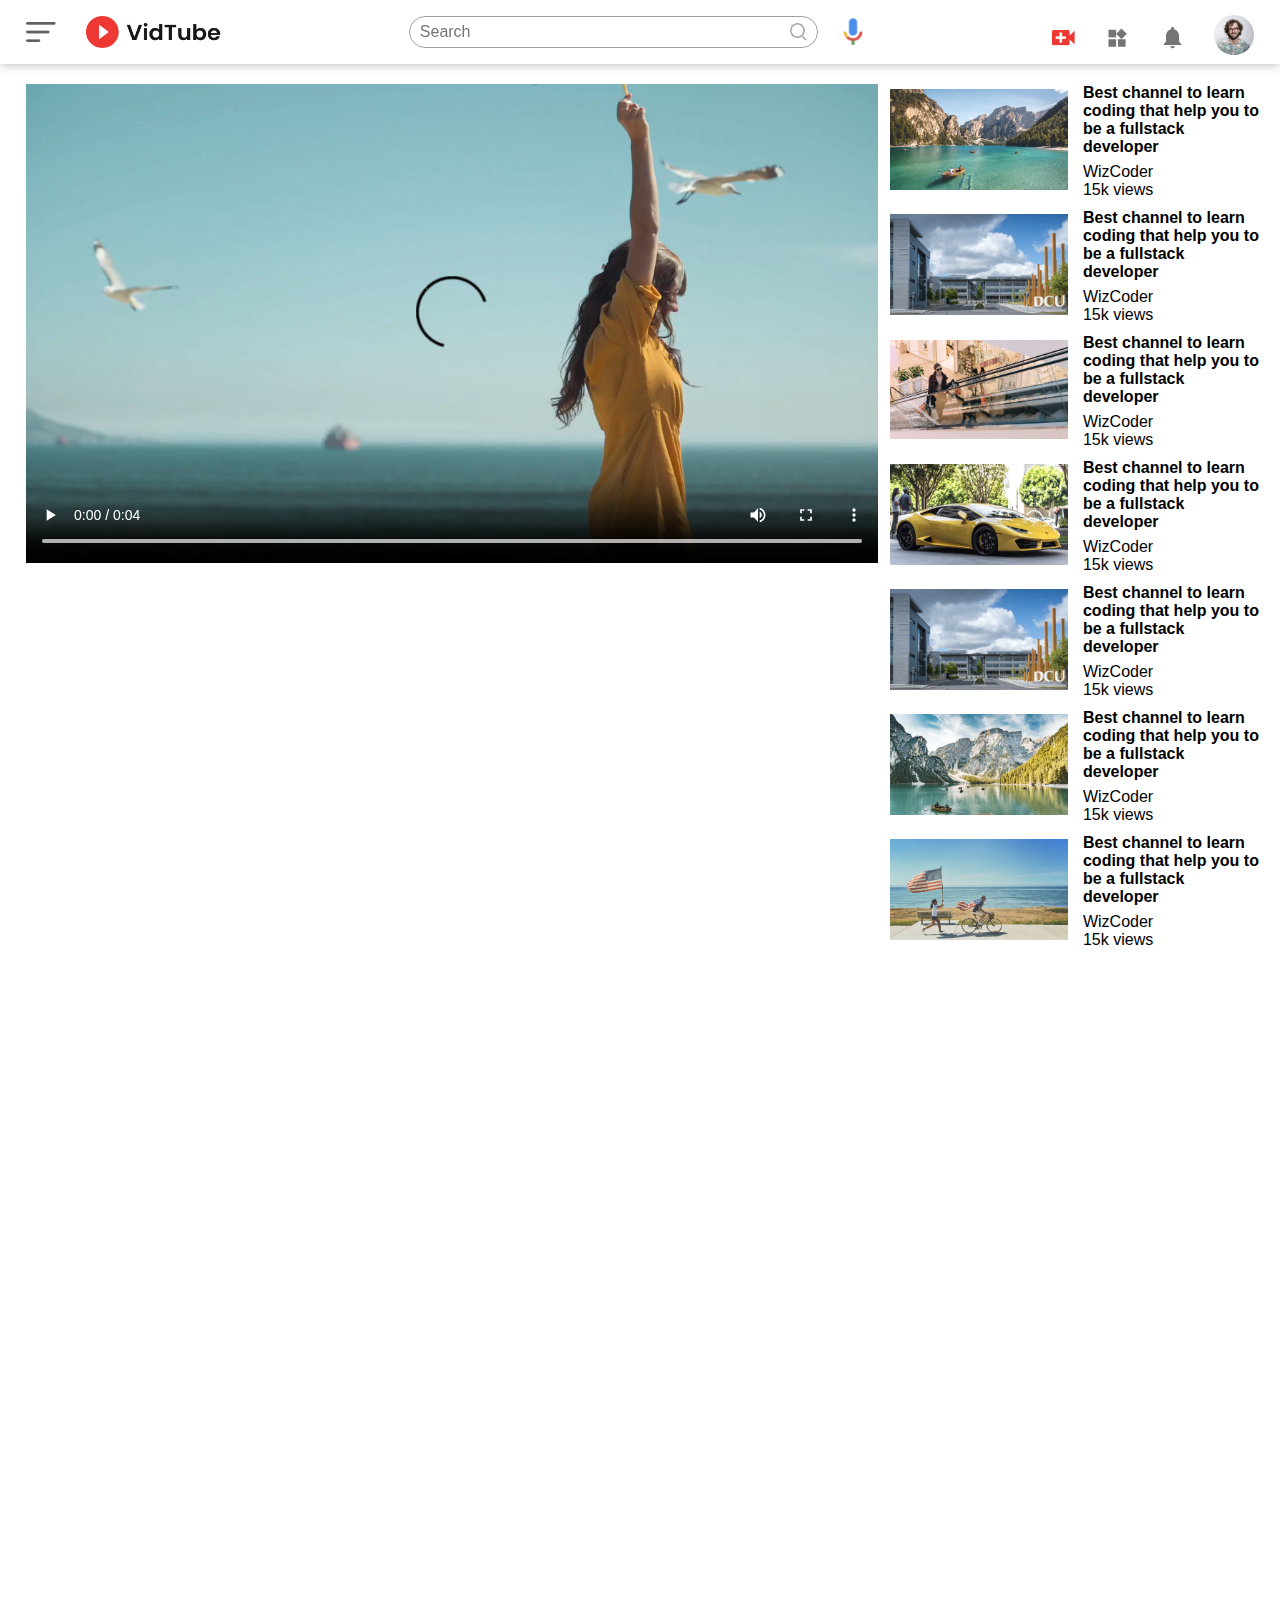
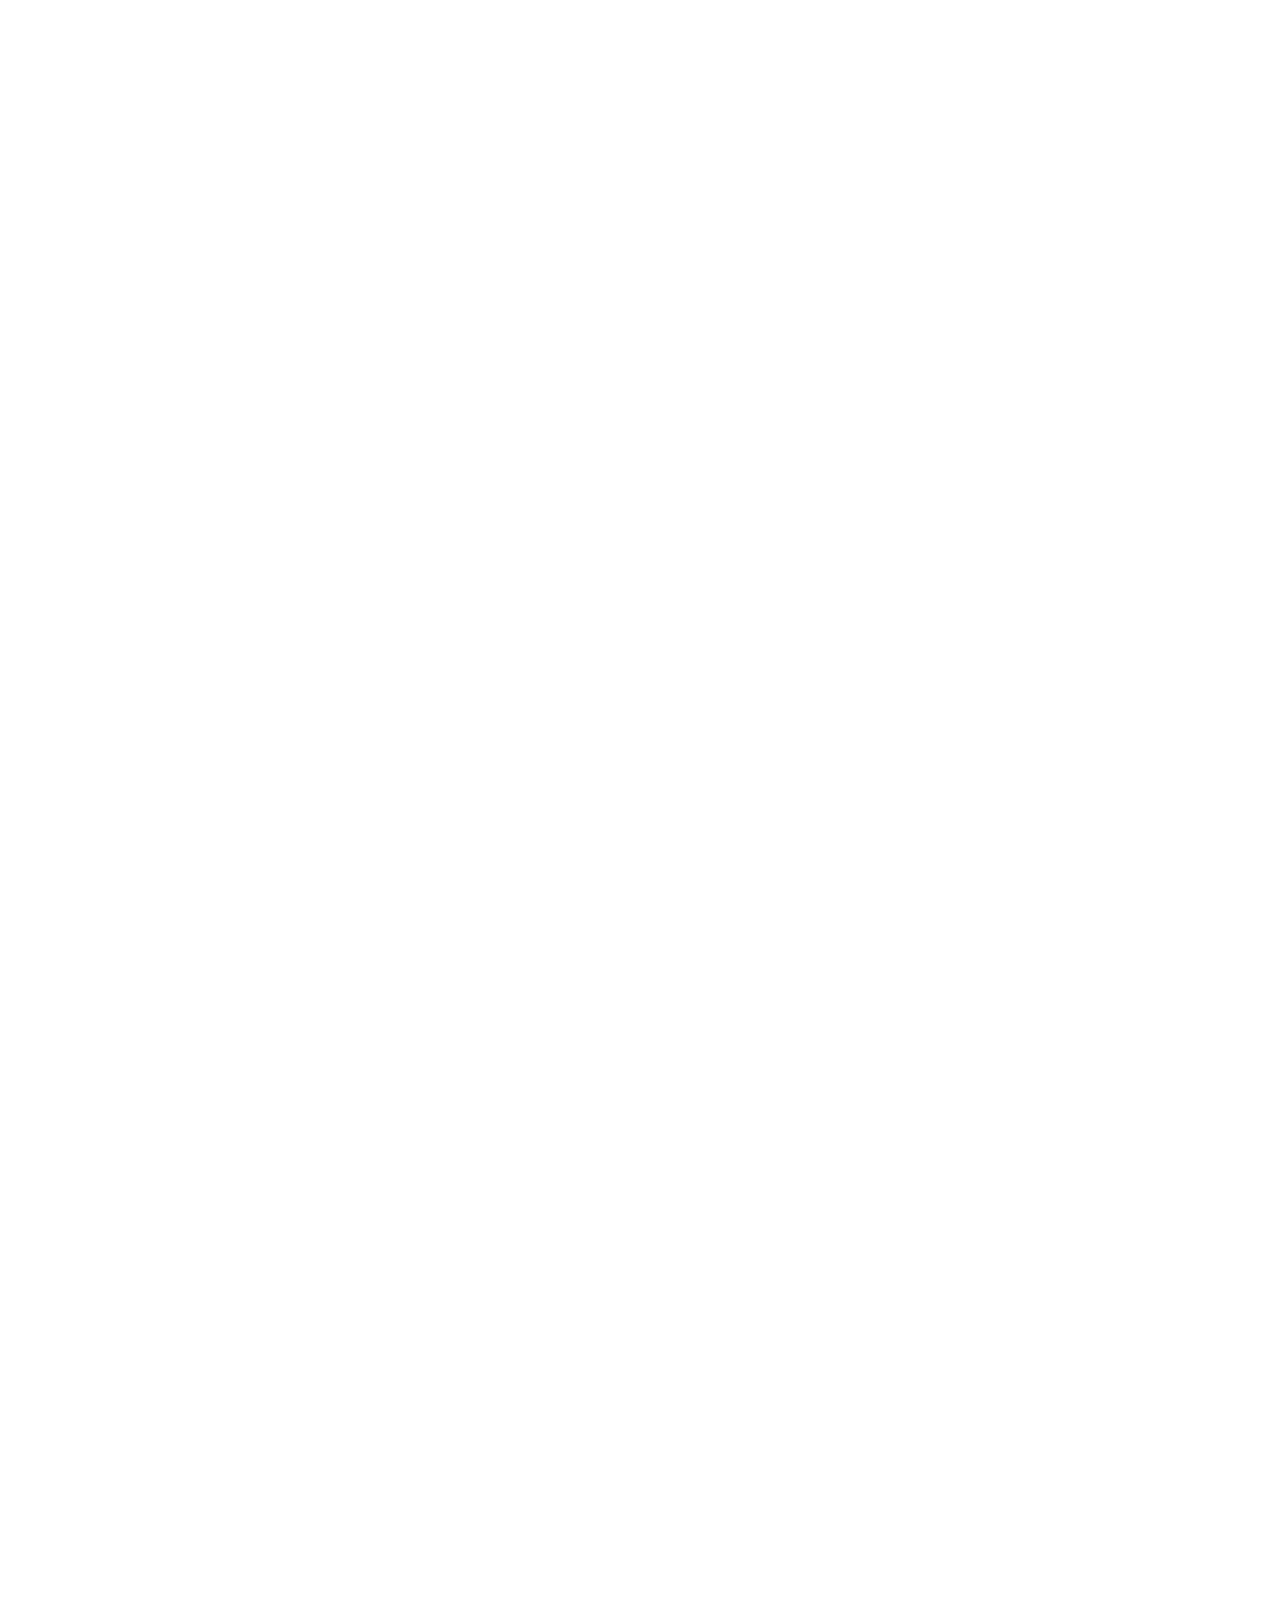
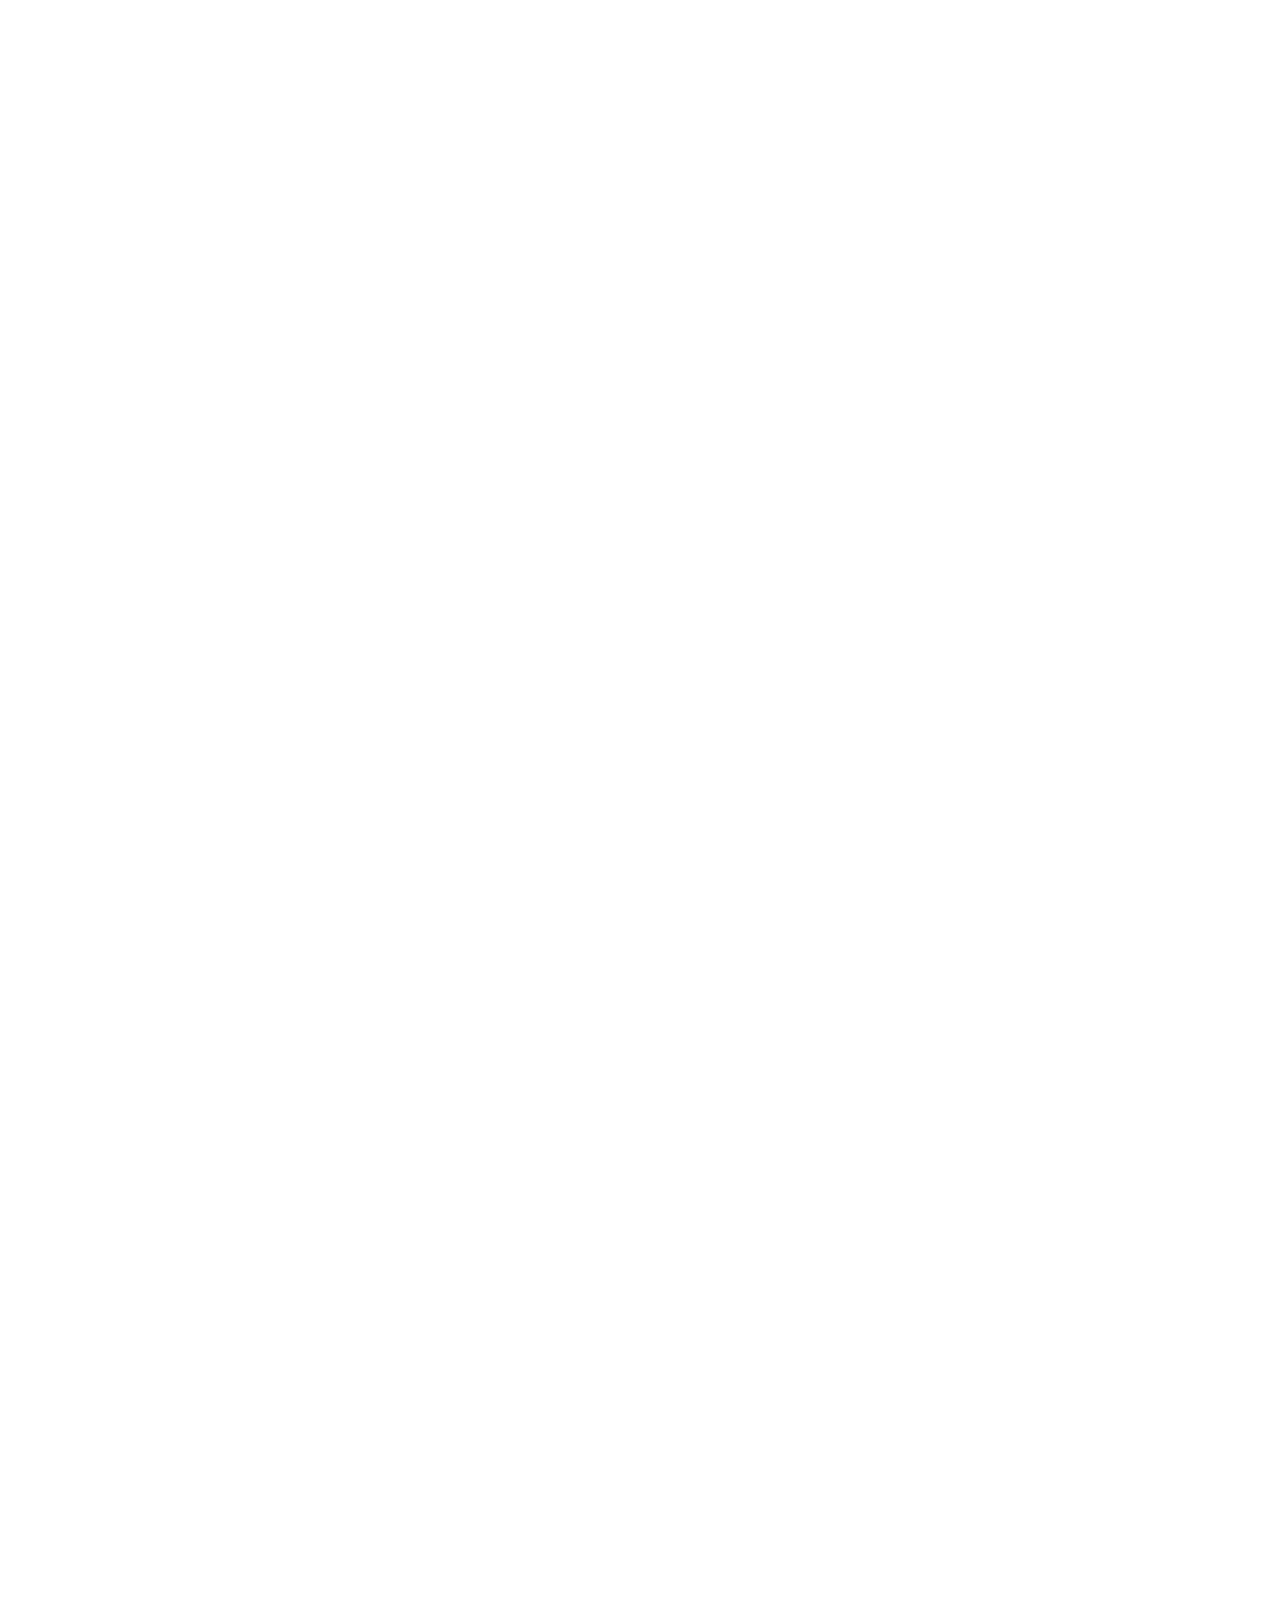
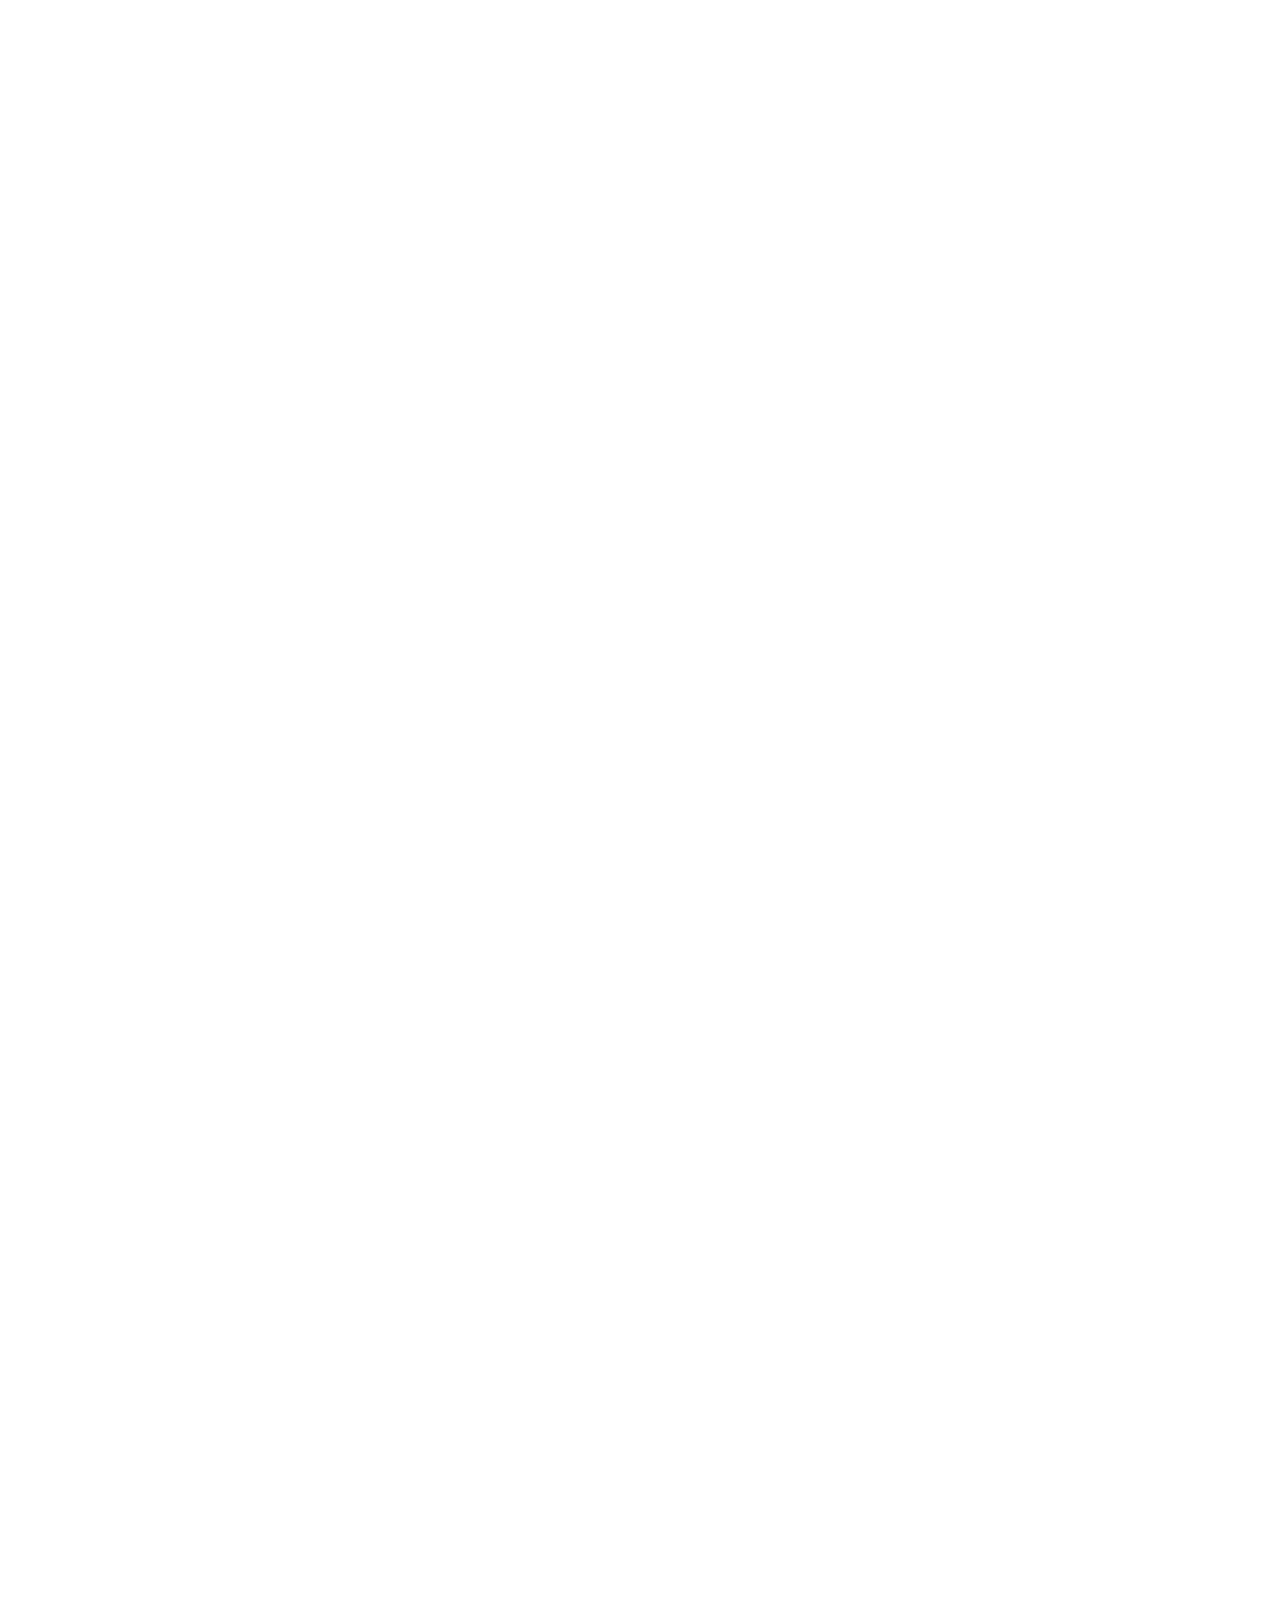
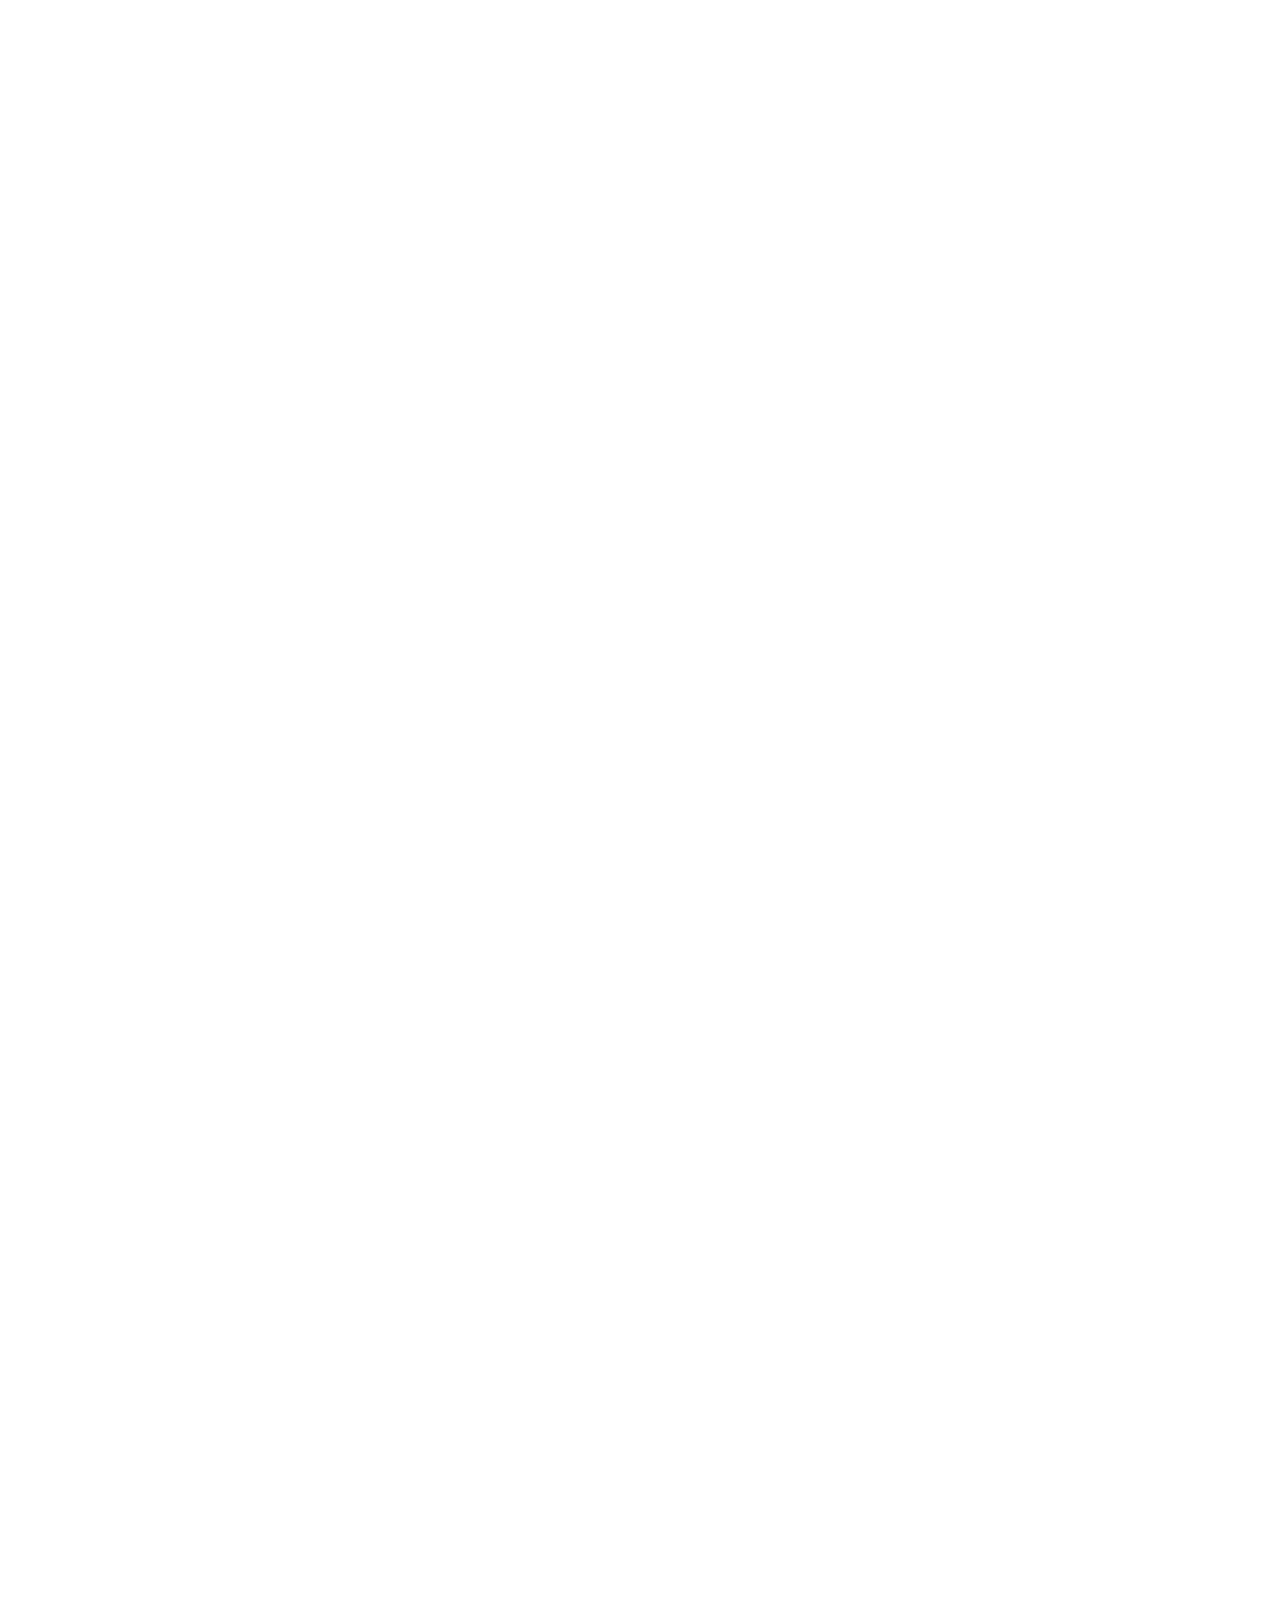
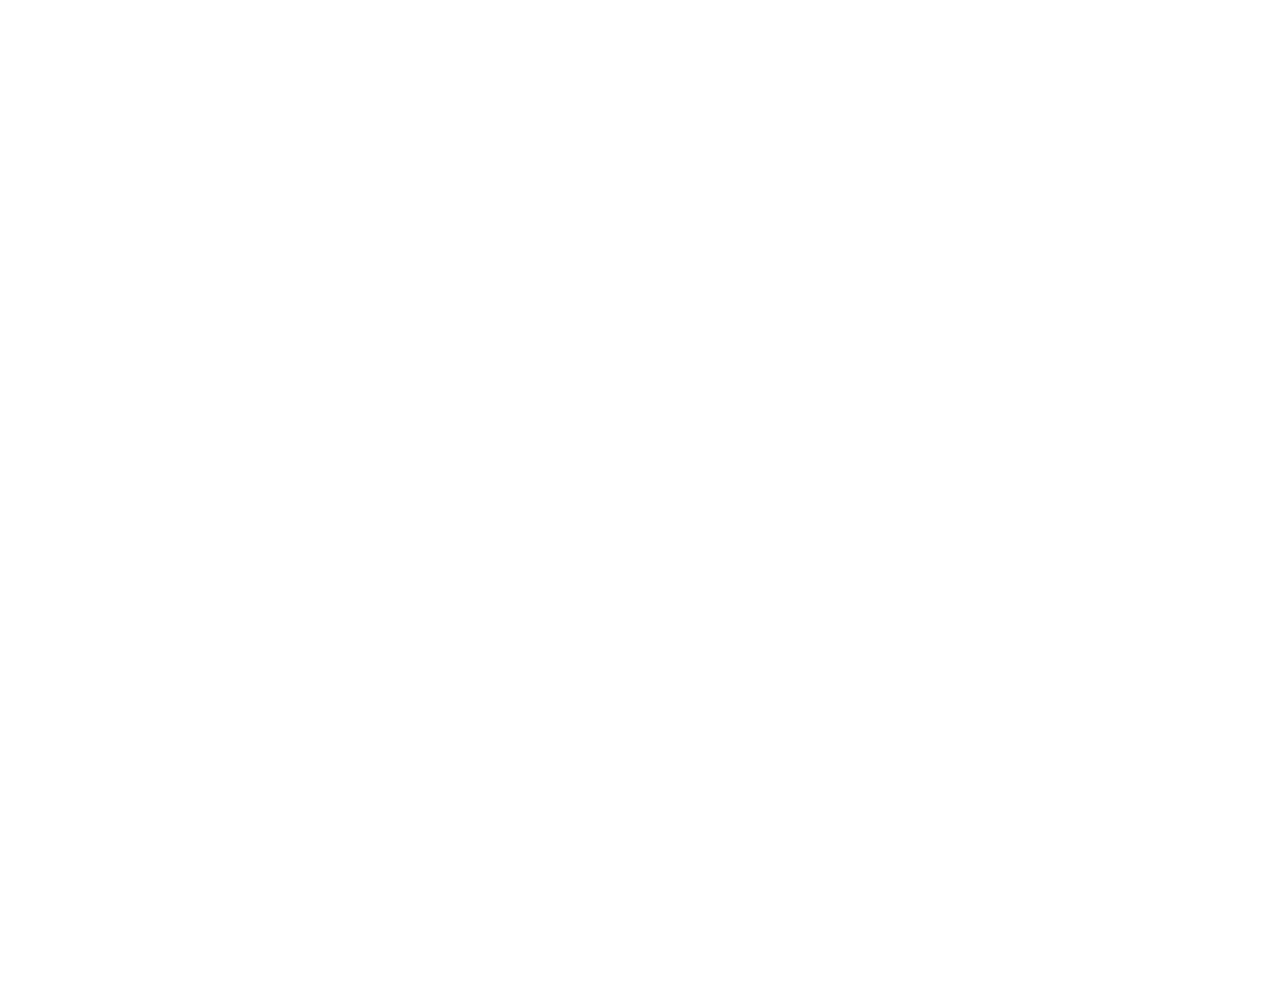
==== video.html @ a39b947a "completed home page" ====
<!DOCTYPE html>
<html lang="en">
<head>
    <meta charset="UTF-8">
    <meta name="viewport" content="width=device-width, initial-scale=1.0">
    <title>Play video</title>
    <link rel="stylesheet" href="style.css">
</head>
<body>
    <nav class="flex-div">
        <div class="nav-left">
            <img src="/images/menu.png" id="menu-logo" alt="">
            <img src="/images/logo.png" id="logo" alt="">
        </div>

        <div class="nav-middle flex-div">

          <div class="search-box flex-div">
            <input type="text" placeholder="Search">
            <img src="/images/search.png" alt="" id="search-icon">
          </div>

          <img src="images/voice-search.png"  id="mic-icon">
        </div>


        <div class="nav-right">
            <img src="/images/upload.png" alt="">
            <img src="/images/more.png" alt="">
            <img src="/images/notification.png" alt="">
            <img src="/images/Jack.png" alt="" id="user-icon">
        </div>
    </nav>

    <div class="container play-container">
        <div class="row">
            <div class="play-video">
                <video controls autoplay>
                    <source src="images/video.mp4" type="video/mp4">
                </video>                
            </div>
            <div class="right-sidebar">

                <div class="side-video-list">
                    <a href="" class="small-thumbnail"><img src="/images/thumbnail1.png" ></a>
                    <div class="vid-info">
                        <a href="video.html">Best channel to learn coding that help you to be a fullstack developer</a>
                        <p>WizCoder</p>
                        <p>15k views</p>
                    </div>
                </div>

                <div class="side-video-list">
                    <a href="" class="small-thumbnail"><img src="/images/thumbnail7.png" ></a>
                    <div class="vid-info">
                        <a href="video.html">Best channel to learn coding that help you to be a fullstack developer</a>
                        <p>WizCoder</p>
                        <p>15k views</p>
                    </div>
                </div>

                <div class="side-video-list">
                    <a href="" class="small-thumbnail"><img src="/images/thumbnail3.png" ></a>
                    <div class="vid-info">
                        <a href="video.html">Best channel to learn coding that help you to be a fullstack developer</a>
                        <p>WizCoder</p>
                        <p>15k views</p>
                    </div>
                </div>

                <div class="side-video-list">
                    <a href="" class="small-thumbnail"><img src="/images/thumbnail8.png" ></a>
                    <div class="vid-info">
                        <a href="video.html">Best channel to learn coding that help you to be a fullstack developer</a>
                        <p>WizCoder</p>
                        <p>15k views</p>
                    </div>
                </div>

                <div class="side-video-list">
                    <a href="" class="small-thumbnail"><img src="/images/thumbnail7.png" ></a>
                    <div class="vid-info">
                        <a href="video.html">Best channel to learn coding that help you to be a fullstack developer</a>
                        <p>WizCoder</p>
                        <p>15k views</p>
                    </div>
                </div>

                <div class="side-video-list">
                    <a href="" class="small-thumbnail"><img src="/images/thumbnail4.png" ></a>
                    <div class="vid-info">
                        <a href="video.html">Best channel to learn coding that help you to be a fullstack developer</a>
                        <p>WizCoder</p>
                        <p>15k views</p>
                    </div>
                </div>

                <div class="side-video-list">
                    <a href="" class="small-thumbnail"><img src="/images/thumbnail2.png" ></a>
                    <div class="vid-info">
                        <a href="video.html">Best channel to learn coding that help you to be a fullstack developer</a>
                        <p>WizCoder</p>
                        <p>15k views</p>
                    </div>
                </div>




                
            </div>



        </div>



    </div>
    
</body>
</html>
---- style.css ----
*{
    padding: 0;
    margin:0;
    font-family: 'poppins', sans-serif;
    box-sizing: border-box;
}

body{
    height: 1000vh;
    
}
:root{
    --light-theme:black;
    --dark-theme:aliceblue;
}
a{
    text-decoration: none;
    color: #5a5a5a;

}
img{
    cursor: pointer;

}
.flex-div{
    display: flex;
    align-items: center;
   

}
nav{
    justify-content: space-between;
    padding: 10px 2%;
    box-shadow: 0 0 10px rgba(0, 0, 0, 0.3);
    background: #fff;
    position: sticky;
    top: 0;
    z-index: 10;

}
.nav-left{
    display: flex;
    align-items: center;
    justify-content: center;
    gap: 30px;
}
.nav-left img{
    width: 135px;
    height: 20pxpx;

}
#menu-logo{
    width: 30px;
    height: 20px;
    

}

.nav-right img{
    width: 25px;
    margin-right: 25px;

}
#user-icon{
   width: 40px;
   border-radius: 50%;
   margin-right: 0;
   position: relative;
   top: 5px;

}

.nav-middle #mic-icon{
    width: 20px;

}

.search-box{
    border: 1px solid #a29f9f;
    border-radius: 20px;
   
    padding: 6px 10px;
    margin-right: 25px;

}

.search-box input{
    width: 370px;
    border: 0;
    outline: 0;
    background: transparent;
    font-size: 1rem;
    
}
#search-icon{
    width: 17px;


}
/* ------ sidebar ------ */

.sidebar{
    background-color: #5a5a5a;
    margin-top: 3%;
    background-color: #fff;
    width: 15%;
    box-shadow: 0 0 10px rgba(0, 0, 0, 0.1);
    height: 100vh;
    position: fixed;
    top: 0;
    padding: 30px;
    z-index: 9;
   
    

}
.shortcut-links a img{
    width: 30px;
    

}


.shortcut-links a {
    display: flex;
    align-items: center;
    flex-wrap: wrap;
    margin-bottom: 12px;
    gap: 10px;
}

.shortcut-links a:first-child{
    color: red;;
}
.sidebar hr{
    height: 1px;
    width: 100%;
    border: 0;
    background: #525252;

}
.subscribed-list{
    font-size: 12px;
    margin: 20px 2px;
    color: #525252;


}
.subscribed-list a{
    display: flex;
    align-items: center;
    margin-bottom: 15px;
    width: fit-content;
    flex-wrap: wrap;  
    gap: 15px;
    font-size: 1rem;

}
.subscribed-list a img{
    width: 25px;
    border-radius: 50%;
    

}

.small-sidebar{
    width: 6%;


}
.small-sidebar a p{
    display: none;
}
.small-sidebar hr{
    width: 100%;
    margin-bottom: 20px;

}

.small-sidebar h3{
    display: none;

}

.container{
    background-color: #fff;
    padding-left:15.5%;
    padding-top: 20px;
    padding-right: 1.5%;
    padding-bottom: 20px;
    
}

.large-container{
    padding-left: 7%;

}




.banner{
    width: 100%;
    

}

.banner img{
    width: 100%;
}

.list-container{
    display: grid;
    grid-template-columns: repeat(auto-fit, minmax(250px, 1fr));
    grid-column-gap: 15px;
    grid-row-gap: 30px;
    margin-top: 15px;

}

.vid-list .thumbnail{
    width: 100%;
    border-radius: 7px;

}

.vid-list .flex-div{
    align-items: flex-start;
    margin-top: 7px;

}

.vid-list .flex-div img {
    width: 40px;
    margin-right: 7px;
    border-radius: 50%;



}

.vid-info{
    color: var(--light-theme);
   
}

.vid-info a{
    font-weight: 700;
    color: var(--light-theme);
    margin-bottom: 7px;
    display: block;
}

@media (max-width: 900px){
    #menu-logo{
        display: none;
    }
    .sidebar{
        display: none;
    }
    .container, .large-container{
        padding-left: 5%;
        padding-right: 5%;
    }
    .nav-right img{
        display: none;
    }
    .nav-right #user-icon{
        display: block;
        width: 30px;
        margin-bottom: 8px;
    }
    .nav-middle .search-box input{
        width: 100px;
 
    }
    .nav-middle #mic-icon{
        display: none;
    }
    #logo{
        width: 150px;

    }
}


/* ----- video page----- */
.play-container{
    padding-left: 2%;

}

.row{
    display: flex;
    justify-content: space-between;
    flex-wrap: wrap;

}

.play-video{
    flex-basis: 69%;

}

.right-sidebar{
    flex-basis: 30%;
}

.play-video video{
   width: 100%;

}
.side-video-list{
    display: flex;
    align-items: center;
    justify-content: space-between;
    margin-bottom: 10px;
}

.side-video-list img{
    width: 100%;
}
.side-video-list .small-thumbnail{
    flex-basis: 48%;
}

.side-video-list .vid-info{
    flex-basis: 48%;
}
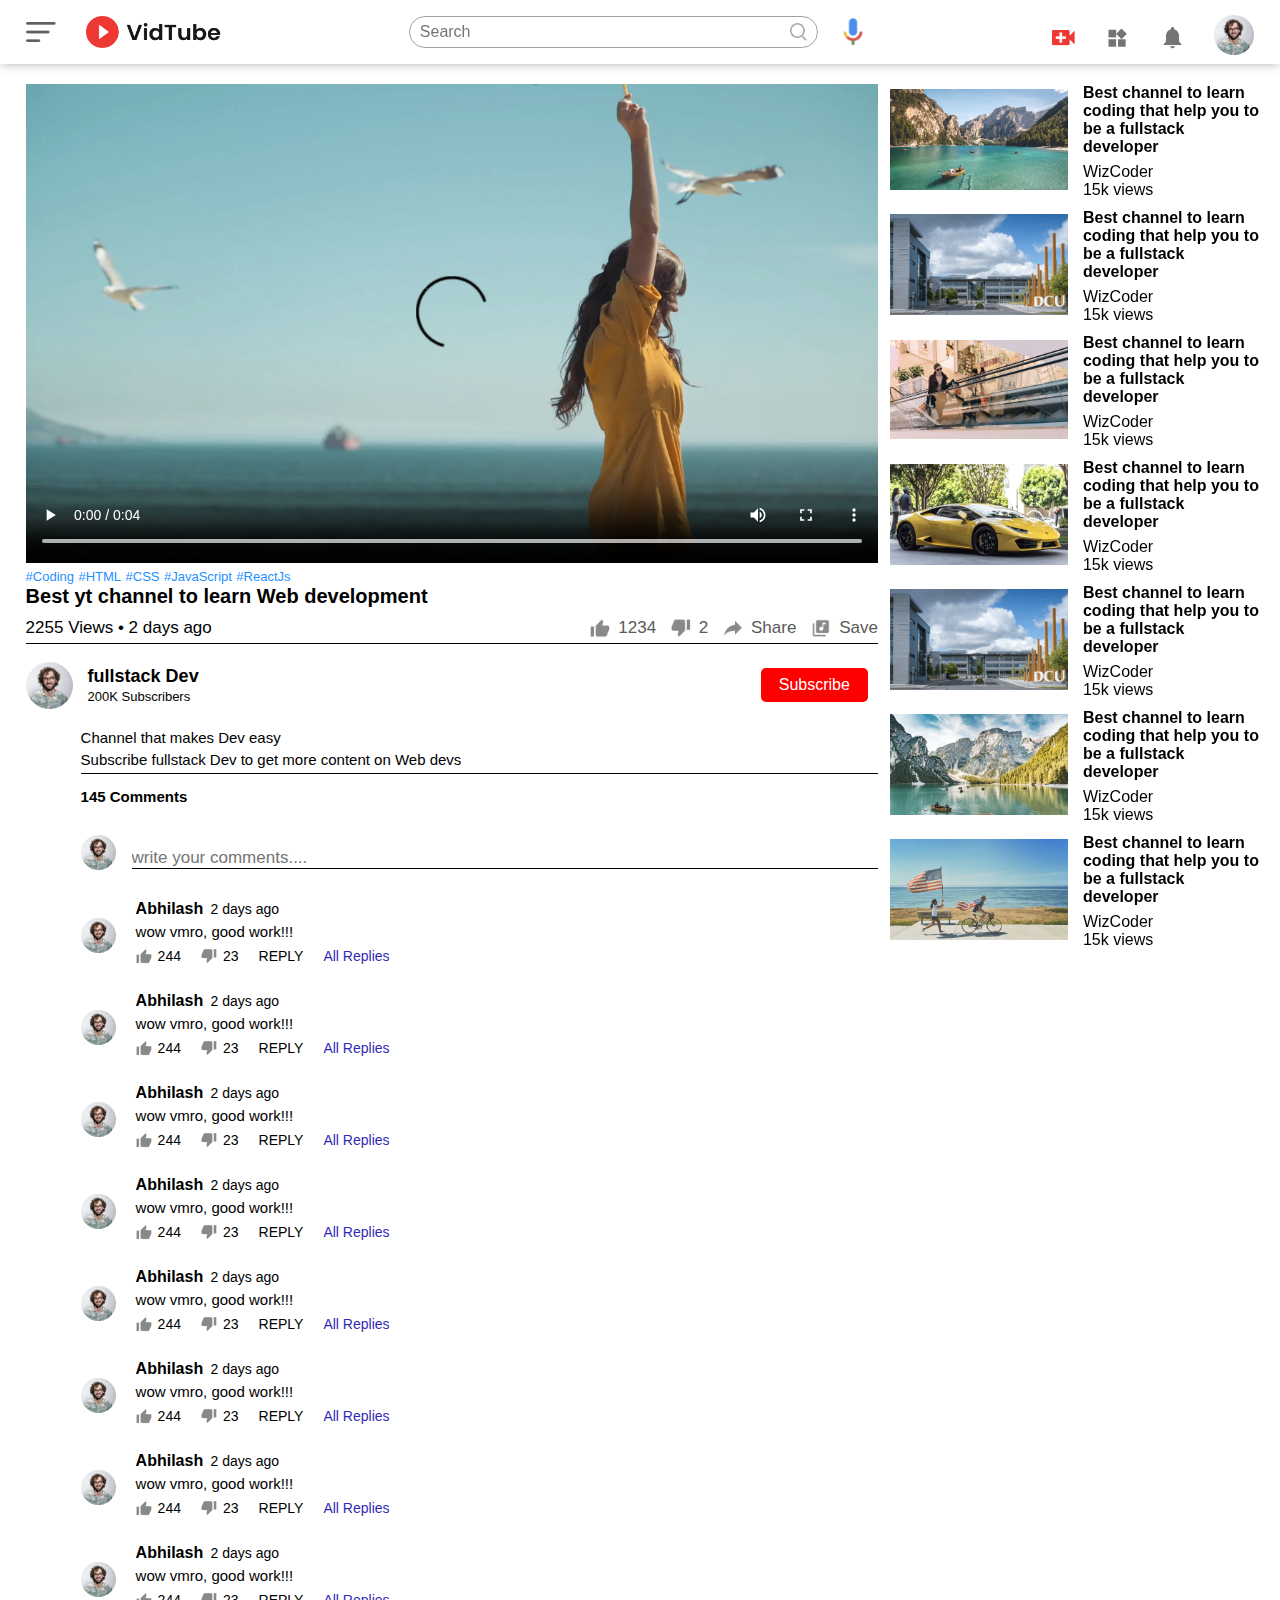
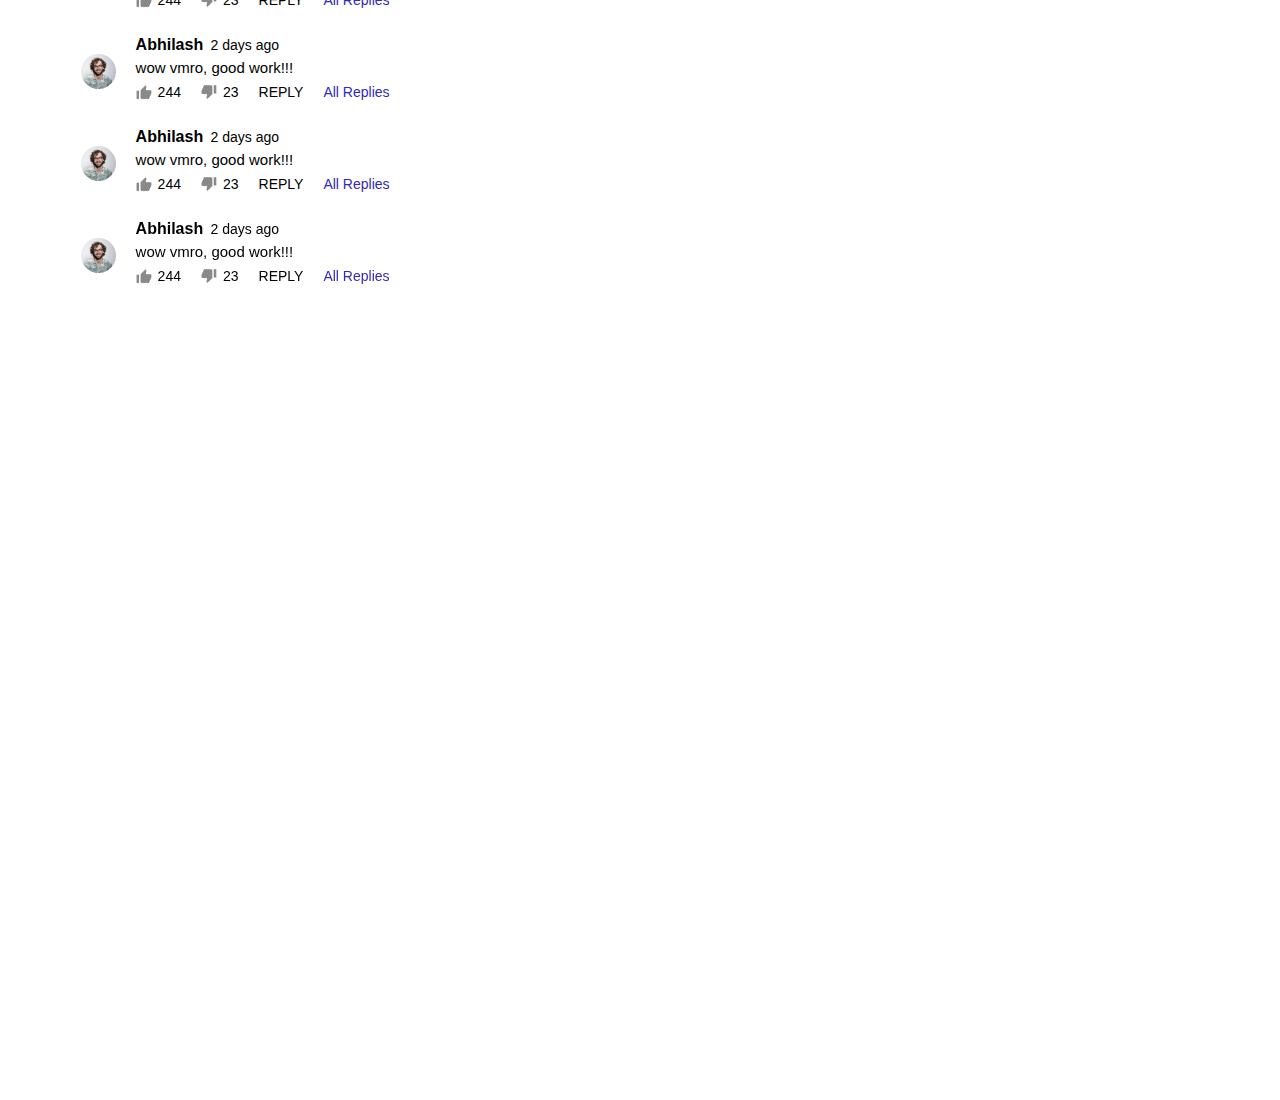
==== commit 0593aed7: "dark mode & anims in video file needed" ====
--- a/video.html
+++ b/video.html
@@ -37,7 +37,225 @@
             <div class="play-video">
                 <video controls autoplay>
                     <source src="images/video.mp4" type="video/mp4">
-                </video>                
+                </video>   
+
+                <div class="tags">
+                    <a href="">#Coding</a> <a href="">#HTML</a> <a href="">#CSS</a> <a href="">#JavaScript</a>
+                    <a href="">#ReactJs</a>
+                </div>
+                <h3>Best yt channel  to learn Web development </h3>
+                
+                <div class="play-video-info">
+                    <p>2255 Views &bull; 2 days ago</p>
+                    <div>
+                        <a href=""><img src="images/like.png" >1234</a>
+                        <a href=""><img src="images/dislike.png" >2</a>
+                        <a href=""><img src="images/share.png" >Share</a>
+                        <a href=""><img src="images/save.png" >Save</a>
+
+                    </div>
+                </div>
+                <hr>
+                <div class="publisher">
+                    <img src="images/Jack.png" alt="">
+                    <div>
+                        <p>fullstack Dev</p>
+                        <span>200K Subscribers</span>
+                    </div>
+                    <button type="button">Subscribe</button>
+                </div>
+
+                <div class="vid-description">
+                    <p>Channel that makes Dev easy</p>
+                    <p>Subscribe fullstack Dev to get more content on Web devs</p>
+                    <hr>
+                    <h4>145 Comments</h4>
+
+                    <div class="add-comment">
+                        <img src="images/Jack.png" alt="">
+                        <input type="text" placeholder="write your comments....">
+                    </div>
+
+                    <!-- Commnet section -->
+                    <div class="old-comment">
+                        <img src="images/Jack.png" alt="">
+                        <div>
+                            <h3>Abhilash <span>2 days ago</span></h3>
+                            <p>wow vmro, good work!!! </p>
+                            <div class="comment-action">
+                                <img src="images/like.png" alt="">
+                                <span>244</span>
+                                <img src="images/dislike.png" alt="">
+                                <span>23</span>
+                                <span>REPLY</span>
+                                <a href="">All Replies</a>
+                            </div>
+                        </div>
+                    </div>
+
+                    <div class="old-comment">
+                        <img src="images/Jack.png" alt="">
+                        <div>
+                            <h3>Abhilash <span>2 days ago</span></h3>
+                            <p>wow vmro, good work!!! </p>
+                            <div class="comment-action">
+                                <img src="images/like.png" alt="">
+                                <span>244</span>
+                                <img src="images/dislike.png" alt="">
+                                <span>23</span>
+                                <span>REPLY</span>
+                                <a href="">All Replies</a>
+                            </div>
+                        </div>
+                    </div>
+
+
+                    <div class="old-comment">
+                        <img src="images/Jack.png" alt="">
+                        <div>
+                            <h3>Abhilash <span>2 days ago</span></h3>
+                            <p>wow vmro, good work!!! </p>
+                            <div class="comment-action">
+                                <img src="images/like.png" alt="">
+                                <span>244</span>
+                                <img src="images/dislike.png" alt="">
+                                <span>23</span>
+                                <span>REPLY</span>
+                                <a href="">All Replies</a>
+                            </div>
+                        </div>
+                    </div>
+
+                    <div class="old-comment">
+                        <img src="images/Jack.png" alt="">
+                        <div>
+                            <h3>Abhilash <span>2 days ago</span></h3>
+                            <p>wow vmro, good work!!! </p>
+                            <div class="comment-action">
+                                <img src="images/like.png" alt="">
+                                <span>244</span>
+                                <img src="images/dislike.png" alt="">
+                                <span>23</span>
+                                <span>REPLY</span>
+                                <a href="">All Replies</a>
+                            </div>
+                        </div>
+                    </div>
+
+                    <div class="old-comment">
+                        <img src="images/Jack.png" alt="">
+                        <div>
+                            <h3>Abhilash <span>2 days ago</span></h3>
+                            <p>wow vmro, good work!!! </p>
+                            <div class="comment-action">
+                                <img src="images/like.png" alt="">
+                                <span>244</span>
+                                <img src="images/dislike.png" alt="">
+                                <span>23</span>
+                                <span>REPLY</span>
+                                <a href="">All Replies</a>
+                            </div>
+                        </div>
+                    </div>
+
+                    <div class="old-comment">
+                        <img src="images/Jack.png" alt="">
+                        <div>
+                            <h3>Abhilash <span>2 days ago</span></h3>
+                            <p>wow vmro, good work!!! </p>
+                            <div class="comment-action">
+                                <img src="images/like.png" alt="">
+                                <span>244</span>
+                                <img src="images/dislike.png" alt="">
+                                <span>23</span>
+                                <span>REPLY</span>
+                                <a href="">All Replies</a>
+                            </div>
+                        </div>
+                    </div>
+
+                    <div class="old-comment">
+                        <img src="images/Jack.png" alt="">
+                        <div>
+                            <h3>Abhilash <span>2 days ago</span></h3>
+                            <p>wow vmro, good work!!! </p>
+                            <div class="comment-action">
+                                <img src="images/like.png" alt="">
+                                <span>244</span>
+                                <img src="images/dislike.png" alt="">
+                                <span>23</span>
+                                <span>REPLY</span>
+                                <a href="">All Replies</a>
+                            </div>
+                        </div>
+                    </div>
+
+                    <div class="old-comment">
+                        <img src="images/Jack.png" alt="">
+                        <div>
+                            <h3>Abhilash <span>2 days ago</span></h3>
+                            <p>wow vmro, good work!!! </p>
+                            <div class="comment-action">
+                                <img src="images/like.png" alt="">
+                                <span>244</span>
+                                <img src="images/dislike.png" alt="">
+                                <span>23</span>
+                                <span>REPLY</span>
+                                <a href="">All Replies</a>
+                            </div>
+                        </div>
+                    </div>
+
+                    <div class="old-comment">
+                        <img src="images/Jack.png" alt="">
+                        <div>
+                            <h3>Abhilash <span>2 days ago</span></h3>
+                            <p>wow vmro, good work!!! </p>
+                            <div class="comment-action">
+                                <img src="images/like.png" alt="">
+                                <span>244</span>
+                                <img src="images/dislike.png" alt="">
+                                <span>23</span>
+                                <span>REPLY</span>
+                                <a href="">All Replies</a>
+                            </div>
+                        </div>
+                    </div>
+
+                    <div class="old-comment">
+                        <img src="images/Jack.png" alt="">
+                        <div>
+                            <h3>Abhilash <span>2 days ago</span></h3>
+                            <p>wow vmro, good work!!! </p>
+                            <div class="comment-action">
+                                <img src="images/like.png" alt="">
+                                <span>244</span>
+                                <img src="images/dislike.png" alt="">
+                                <span>23</span>
+                                <span>REPLY</span>
+                                <a href="">All Replies</a>
+                            </div>
+                        </div>
+                    </div>
+
+                    <div class="old-comment">
+                        <img src="images/Jack.png" alt="">
+                        <div>
+                            <h3>Abhilash <span>2 days ago</span></h3>
+                            <p>wow vmro, good work!!! </p>
+                            <div class="comment-action">
+                                <img src="images/like.png" alt="">
+                                <span>244</span>
+                                <img src="images/dislike.png" alt="">
+                                <span>23</span>
+                                <span>REPLY</span>
+                                <a href="">All Replies</a>
+                            </div>
+                        </div>
+                    </div>
+
+                </div>
+
             </div>
             <div class="right-sidebar">
 
--- a/style.css
+++ b/style.css
@@ -5,23 +5,30 @@
     box-sizing: border-box;
 }
 
-body{
-    height: 1000vh;
-    
-}
 :root{
     --light-theme:black;
     --dark-theme:aliceblue;
-}
+   
+}
+
+body {
+    height: 300vh;
+}
+
+
+
 a{
     text-decoration: none;
     color: #5a5a5a;
 
 }
+
+
 img{
     cursor: pointer;
-
-}
+}
+
+
 .flex-div{
     display: flex;
     align-items: center;
@@ -36,8 +43,19 @@
     position: sticky;
     top: 0;
     z-index: 10;
-
-}
+    animation: show 0.8s ease forwards;
+
+}
+@keyframes show {
+    from {
+        opacity: 0;
+      
+    }
+    to {
+        opacity: 1;
+     
+    }
+  }
 .nav-left{
     display: flex;
     align-items: center;
@@ -53,7 +71,6 @@
     width: 30px;
     height: 20px;
     
-
 }
 
 .nav-right img{
@@ -110,10 +127,21 @@
     top: 0;
     padding: 30px;
     z-index: 9;
-   
-    
-
-}
+    animation: slideInFromLeft 0.6s ease-out forwards;  
+
+}
+
+@keyframes slideInFromLeft {
+    from {
+      transform: translateX(-100%);
+    }
+    to {
+      transform: translateX(0);
+    }
+  }
+  
+ 
+  
 .shortcut-links a img{
     width: 30px;
     
@@ -191,6 +219,19 @@
     
 }
 
+@keyframes fadeIn {
+    from {
+      opacity: 0;
+    }
+    to {
+      opacity: 1;
+    }
+  }
+  
+  .container, .vid-list {
+    animation: fadeIn 0.9s ease-in forwards;
+  }
+
 .large-container{
     padding-left: 7%;
 
@@ -284,6 +325,12 @@
 }
 
 
+
+
+  
+
+
+
 /* ----- video page----- */
 .play-container{
     padding-left: 2%;
@@ -327,7 +374,224 @@
 .side-video-list .vid-info{
     flex-basis: 48%;
 }
-
-
-
-
+.play-video .tags a{
+    color: dodgerblue;
+    font-size: 13px;
+
+    
+}
+.play-video h3  {
+    font-size: 20px;
+    font-weight: 600;
+
+
+}
+.play-video .play-video-info{
+    display: flex;
+    flex-wrap: wrap;
+    align-self: center;
+    justify-content: space-between;
+    margin-top: 10px;
+    font-size: 17px;
+    color: var(--light-theme);
+
+}
+.play-video .play-video-info a img{
+    width: 20px;
+    margin-right: 8px;
+}
+
+.play-video .play-video-info a{
+    display: inline-flex;
+    align-items: center;
+    margin-left: 10px;
+}
+
+.play-video hr{
+    border: 0;
+    height: 0.1px;
+    background: var(--light-theme);
+}
+.publisher{
+    margin-top: 18px;
+    display: flex;
+    align-items: center;
+    
+}
+
+.publisher div{
+    flex:1;
+
+}
+.publisher img{
+    width: 47px;
+    border-radius: 50%;
+    margin-right: 15px ;
+
+}
+
+.publisher div p{
+    font-weight: 600;
+    color: var(--light-theme);
+    font-size: 18px;
+}
+
+.publisher div span{
+    font-size: 13px;
+    color: var(--light-theme);
+    
+}
+
+
+.publisher button{
+   background: red;
+   color: #fff;
+   padding: 8px 18px;
+   font-size: 1rem;
+   border-radius: 5px;
+   border: 0;
+   outline: 0;
+   margin-right: 10px;
+   cursor: pointer;
+   
+    
+}
+
+.vid-description{
+    padding-left: 55px;
+    margin: 20px 0;
+
+}
+
+.vid-description p{
+    font-size: 15px;
+    margin-bottom: 5px;
+    color: var(--light-theme);
+    
+}
+
+.vid-description h4{
+    font-size: 15px;
+    color: var(--light-theme);
+    margin-top: 15px;
+
+}
+
+.add-comment{
+    display: flex;
+    align-items: center;
+    margin: 30px 0;
+   
+}
+
+.add-comment img{
+    width: 35px;
+    border-radius: 50%;
+    margin-right: 16px;
+}
+
+.add-comment input{
+    border:0;
+    outline: 0;
+    border-bottom: 1px solid var(--light-theme);
+    width: 100%;
+    font-size: 17px;
+    padding-top: 13px;
+    background: transparent;
+
+
+}
+
+.old-comment{
+    display: flex;
+    align-items: center;
+    margin: 20px 0px;
+
+
+}
+
+.old-comment img{
+    width: 35px;
+    border-radius: 50%;
+    margin-right: 20px;
+
+}
+
+.old-comment div h3{
+    font-size: 1rem;
+    margin-bottom: 5px;
+
+}
+
+.old-comment h3 span{
+    font-size: 14px;
+    font-weight: 300;
+    margin-left: 3px;
+
+}
+
+.old-comment .comment-action{
+    display: flex;
+    align-items: center;
+    
+    margin: 8px 0;
+    font-size: 14px;
+
+}
+
+.old-comment .comment-action img{
+    border-radius: 0%;
+    width: 16px;
+    margin-right: 6px;
+
+}.old-comment .comment-action span{
+    margin-right: 20px;
+    color: var(--light-theme);
+}
+
+.old-comment .comment-action a{
+    color: rgb(51, 42, 185);
+}
+
+
+@media (max-width:900px){
+    .play-video{
+        flex-basis: 100%;
+
+    }
+
+    .right-sidebar{
+        flex-basis: 100%;
+
+    }
+
+    .play-container{
+        padding-left: 5%;
+    }
+
+    .vid-description{
+        padding-left: 0;
+    }
+
+    .play-video .play-video-info a{
+        margin-left: 0;
+        margin-right: 15px;
+        margin-top: 15px;
+
+    }
+
+}
+
+
+
+
+
+
+
+
+
+
+
+
+
+
